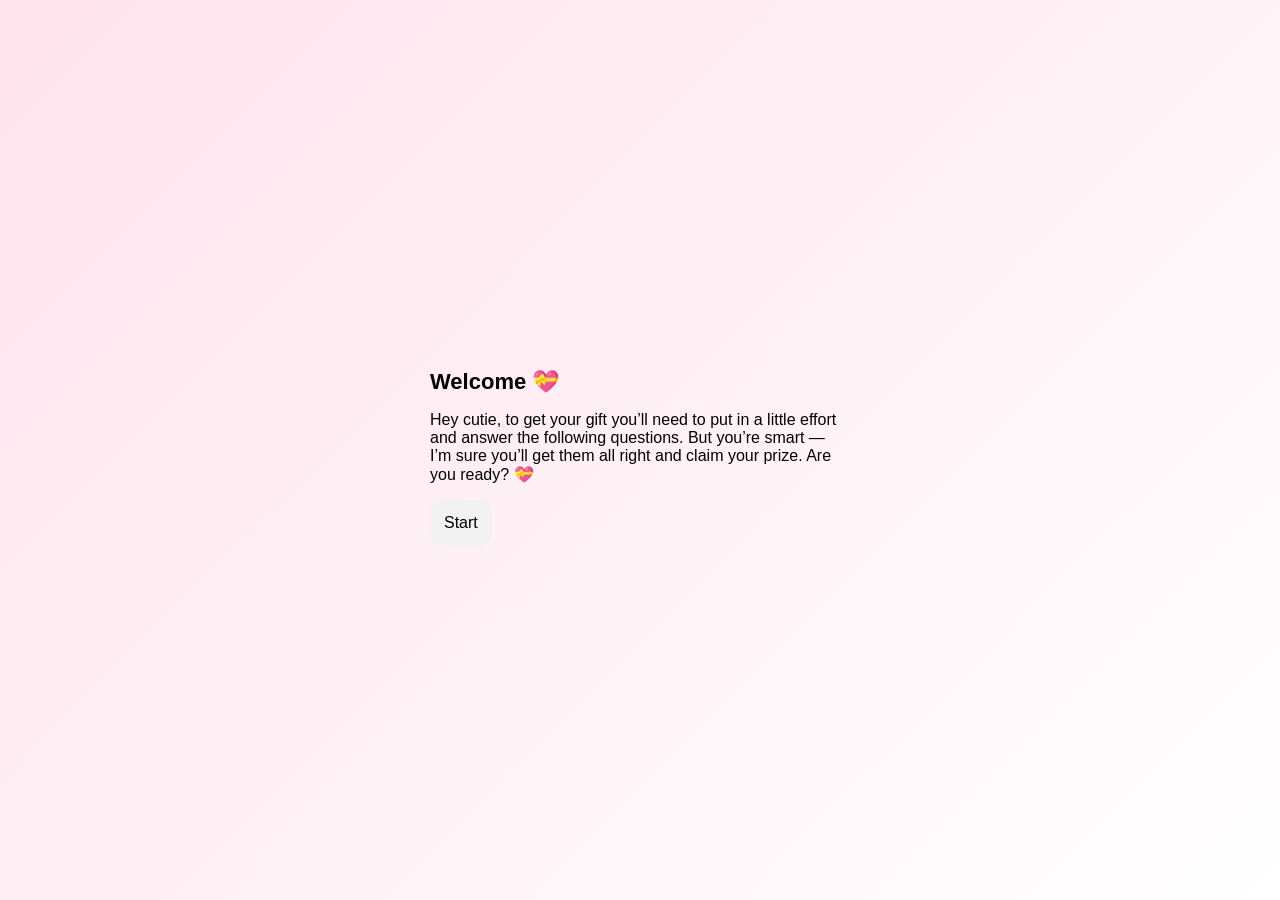
==== index.html @ 04768969 "Update index.html" ====
<!DOCTYPE html>
<html lang="en">
<head>
    <meta charset="UTF-8">
    <title>Valentine Quiz 💌</title>
    <meta name="viewport" content="width=device-width, initial-scale=1.0">
    <link rel="stylesheet" href="styles.css">
</head>

<body>

<div class="container">

    <!-- Intro Screen -->
    <div id="intro" class="intro-box">
        <h1>Welcome 💝</h1>
        <p>
            Hey cutie, to get your gift you’ll need to put in a little effort and answer the following questions.
            But you’re smart — I’m sure you’ll get them all right and claim your prize.
            Are you ready? 💝
        </p>
        <button onclick="startQuiz()">Start</button>
    </div>

    <!-- Quiz Screen -->
    <div id="quizScreen" class="quiz-box hidden">
        <h2 id="question"></h2>
        <div id="answers" class="answers"></div>
        <p id="feedback"></p>
    </div>

</div>

<!-- Final Popup -->
<div id="popup" class="popup hidden">
    <div class="popup-content">
        <img src="your-photo.jpg" alt="Gift Photo">
        <p>happy valentine's date, cutie ❤️</p>
        <button onclick="closePopup()">Close</button>
    </div>
</div>

<script src="script.js"></script>
</body>
</html>
---- styles.css ----
* {
    box-sizing: border-box;
}

body {
    margin: 0;
    font-family: -apple-system, BlinkMacSystemFont, Arial, sans-serif;
    background: linear-gradient(135deg, #ffe3ec, #fff);
    display: flex;
    justify-content: center;
    align-items: center;
    min-height: 100vh;
    padding: 16px;
}

.container {
    width: 100%;
    max-width: 420px;
}

h1 {
    font-size: 22px;
    margin-bottom: 16px;
}

.quiz-box {
    background: white;
    border-radius: 16px;
    padding: 20px;
    box-shadow: 0 10px 25px rgba(0,0,0,0.08);
}

#question {
    font-size: 18px;
    margin-bottom: 16px;
}

.answers {
    display: grid;
    grid-template-columns: 1fr;
    gap: 12px;
}

button {
    padding: 14px;
    font-size: 16px;
    border-radius: 12px;
    border: none;
    background: #f2f2f2;
    cursor: pointer;
    transition: transform 0.1s, background 0.2s;
}

button:active {
    transform: scale(0.97);
}

button:hover {
    background: #e6e6e6;
}

#feedback {
    margin-top: 14px;
    font-weight: bold;
    min-height: 24px;
}

.correct {
    color: #1e9e52;
}

.wrong {
    color: #d64545;
}

/* Popup */

.popup {
    position: fixed;
    inset: 0;
    background: rgba(0,0,0,0.6);
    display: flex;
    justify-content: center;
    align-items: center;
    padding: 20px;
}

.popup-content {
    background: white;
    border-radius: 16px;
    padding: 20px;
    text-align: center;
    max-width: 360px;
    width: 100%;
    animation: pop 0.25s ease-out;
}

.popup-content img {
    width: 100%;
    border-radius: 12px;
    margin-bottom: 12px;
}

.hidden {
    display: none;
}

@keyframes pop {
    from { transform: scale(0.85); opacity: 0; }
    to { transform: scale(1); opacity: 1; }
}
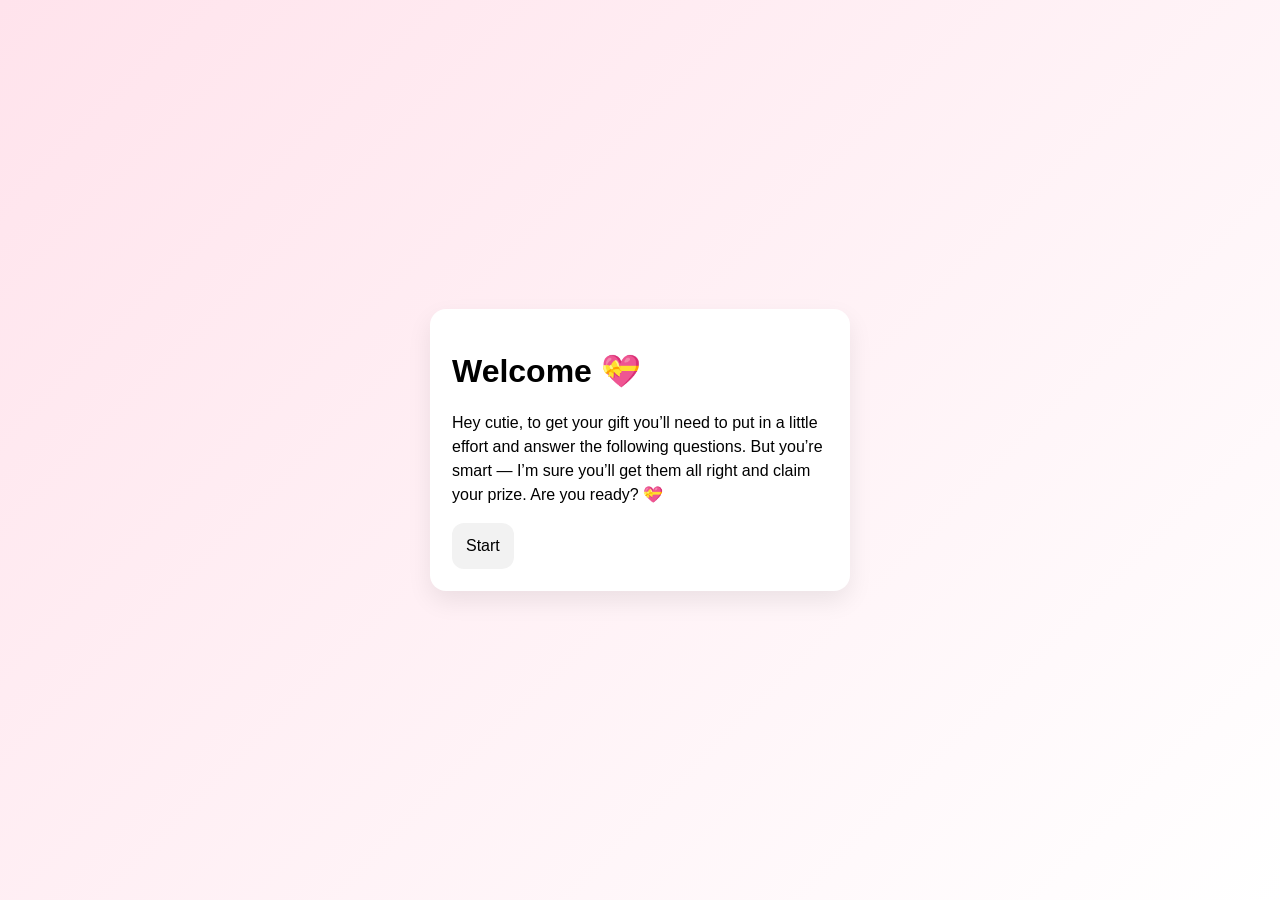
==== commit 829c4056: "Update index.html" ====
--- a/index.html
+++ b/index.html
@@ -34,7 +34,7 @@
 <!-- Final Popup -->
 <div id="popup" class="popup hidden">
     <div class="popup-content">
-        <img src="your-photo.jpg" alt="Gift Photo">
+        <img src="Beisi-Cartoon.png" alt="Gift Photo">
         <p>happy valentine's date, cutie ❤️</p>
         <button onclick="closePopup()">Close</button>
     </div>
--- a/styles.css
+++ b/styles.css
@@ -18,10 +18,22 @@
     max-width: 420px;
 }
 
-h1 {
-    font-size: 22px;
-    margin-bottom: 16px;
+/* Intro */
+
+.intro-box {
+    background: white;
+    border-radius: 16px;
+    padding: 22px;
+    box-shadow: 0 10px 25px rgba(0,0,0,0.08);
 }
+
+.intro-box p {
+    font-size: 16px;
+    line-height: 1.5;
+    margin: 16px 0;
+}
+
+/* Quiz */
 
 .quiz-box {
     background: white;
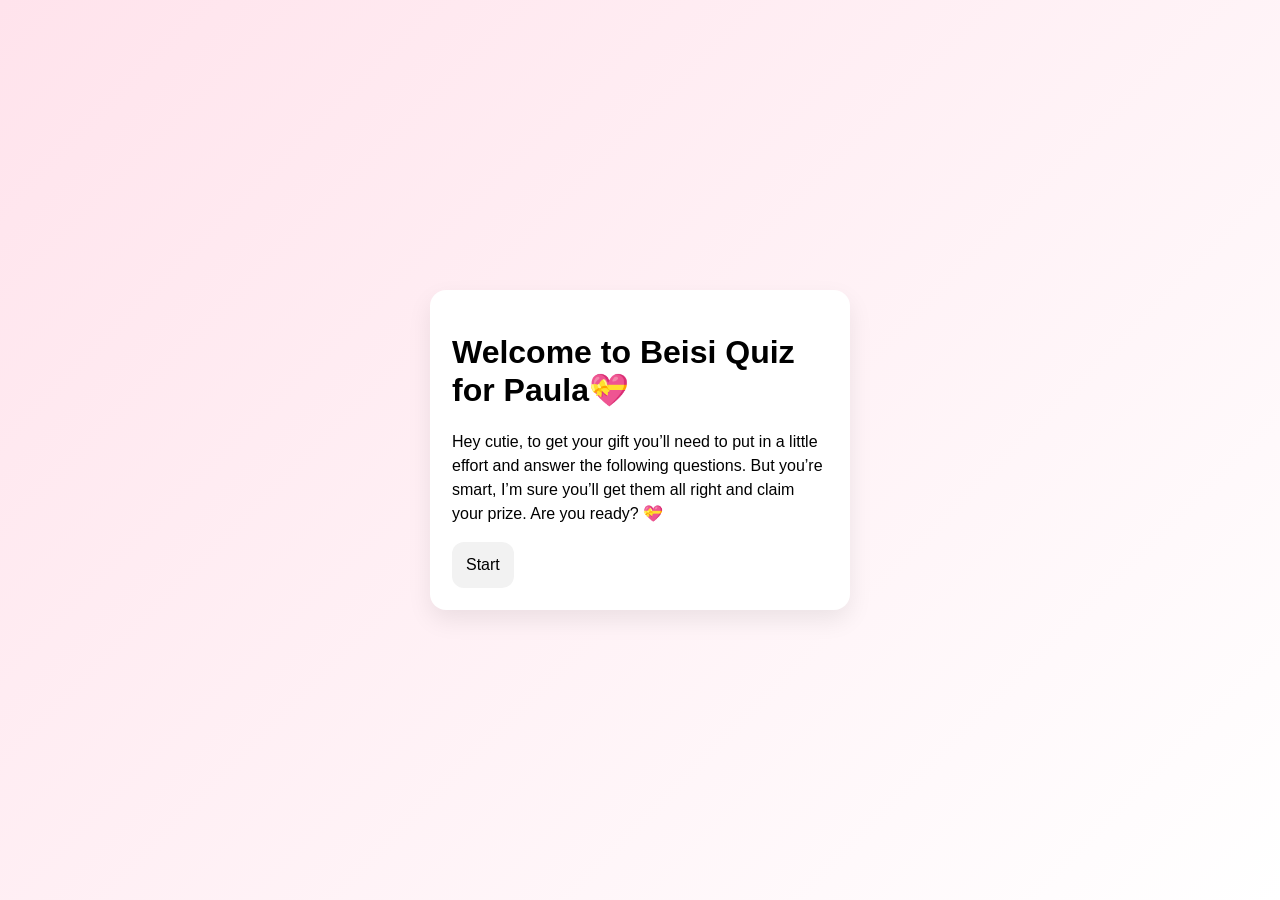
==== commit 685a9190: "Update index.html" ====
--- a/index.html
+++ b/index.html
@@ -13,10 +13,10 @@
 
     <!-- Intro Screen -->
     <div id="intro" class="intro-box">
-        <h1>Welcome 💝</h1>
+        <h1>Welcome to Beisi Quiz for Paula💝</h1>
         <p>
             Hey cutie, to get your gift you’ll need to put in a little effort and answer the following questions.
-            But you’re smart — I’m sure you’ll get them all right and claim your prize.
+            But you’re smart, I’m sure you’ll get them all right and claim your prize.
             Are you ready? 💝
         </p>
         <button onclick="startQuiz()">Start</button>
@@ -35,7 +35,7 @@
 <div id="popup" class="popup hidden">
     <div class="popup-content">
         <img src="Beisi-Cartoon.png" alt="Gift Photo">
-        <p>happy valentine's date, cutie ❤️</p>
+        <p>happy valentine's day, cutie ❤️</p>
         <button onclick="closePopup()">Close</button>
     </div>
 </div>
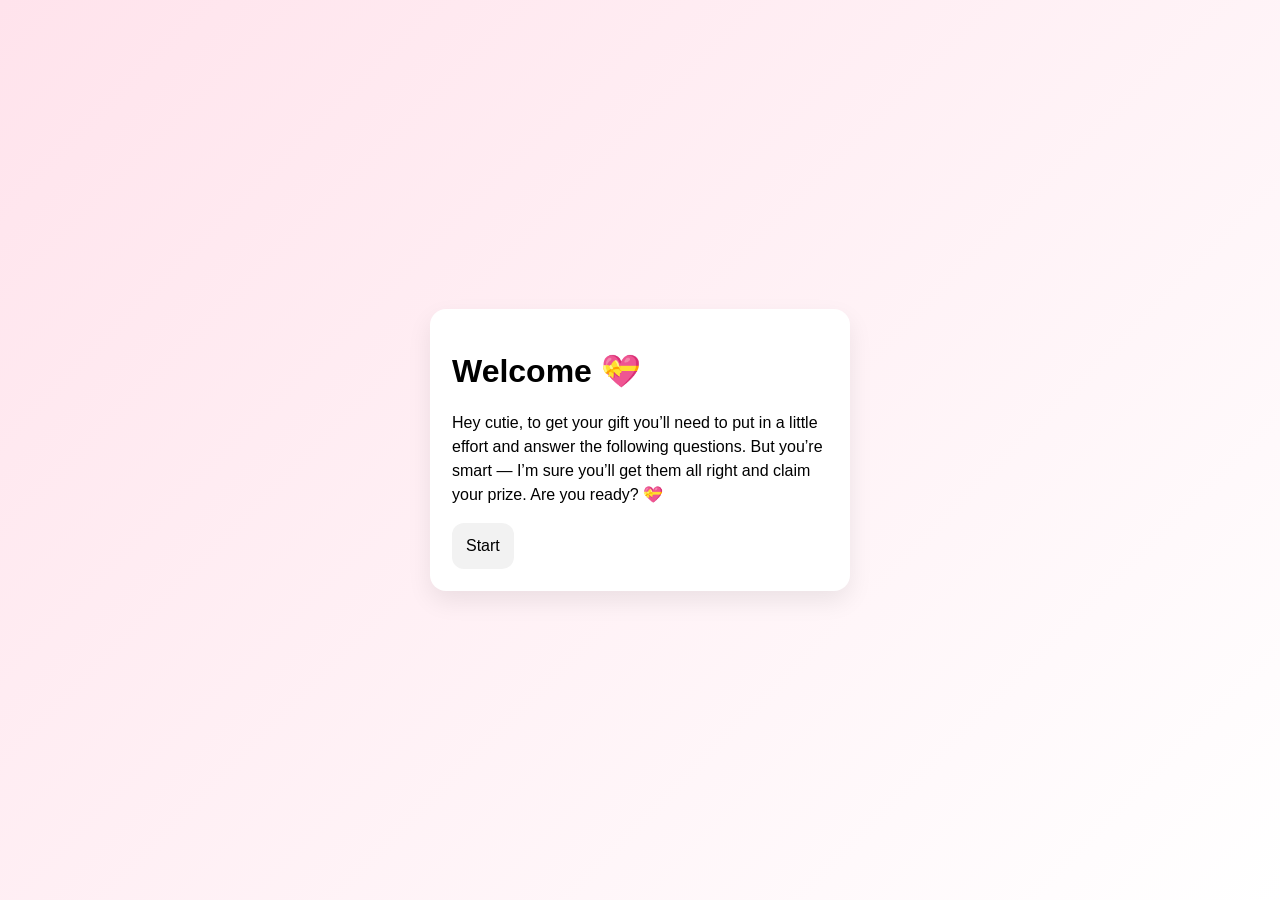
==== commit 1aa32ebc: "final index.html" ====
--- a/index.html
+++ b/index.html
@@ -13,10 +13,10 @@
 
     <!-- Intro Screen -->
     <div id="intro" class="intro-box">
-        <h1>Welcome to Beisi Quiz for Paula💝</h1>
+        <h1>Welcome 💝</h1>
         <p>
             Hey cutie, to get your gift you’ll need to put in a little effort and answer the following questions.
-            But you’re smart, I’m sure you’ll get them all right and claim your prize.
+            But you’re smart — I’m sure you’ll get them all right and claim your prize.
             Are you ready? 💝
         </p>
         <button onclick="startQuiz()">Start</button>
@@ -34,8 +34,9 @@
 <!-- Final Popup -->
 <div id="popup" class="popup hidden">
     <div class="popup-content">
-        <img src="Beisi-Cartoon.png" alt="Gift Photo">
-        <p>happy valentine's day, cutie ❤️</p>
+         <p>Congrats, cutie! You got all the answers right — and here’s your prize 🎁</p>
+        <img src="your-photo.jpg" alt="Gift Photo">
+        <p>Happy Valentine's Day, cutie ❤️</p>
         <button onclick="closePopup()">Close</button>
     </div>
 </div>
